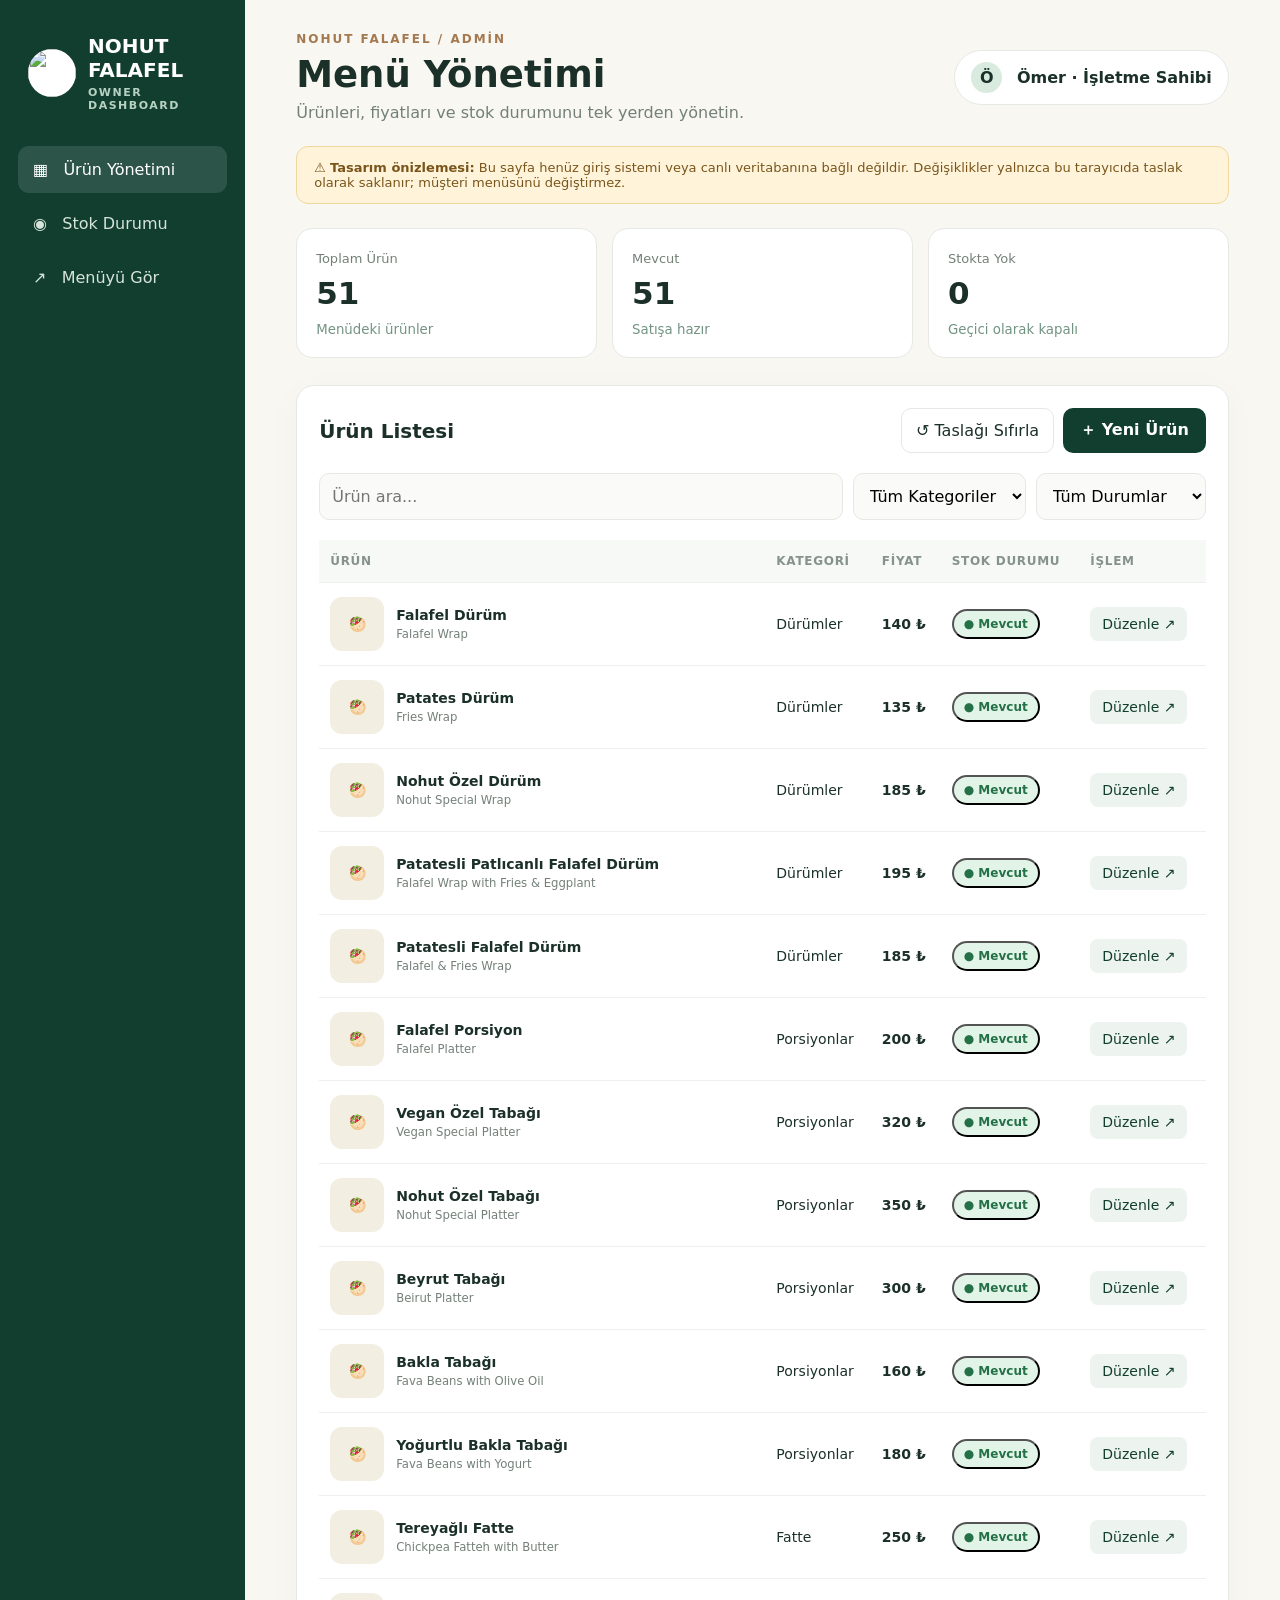
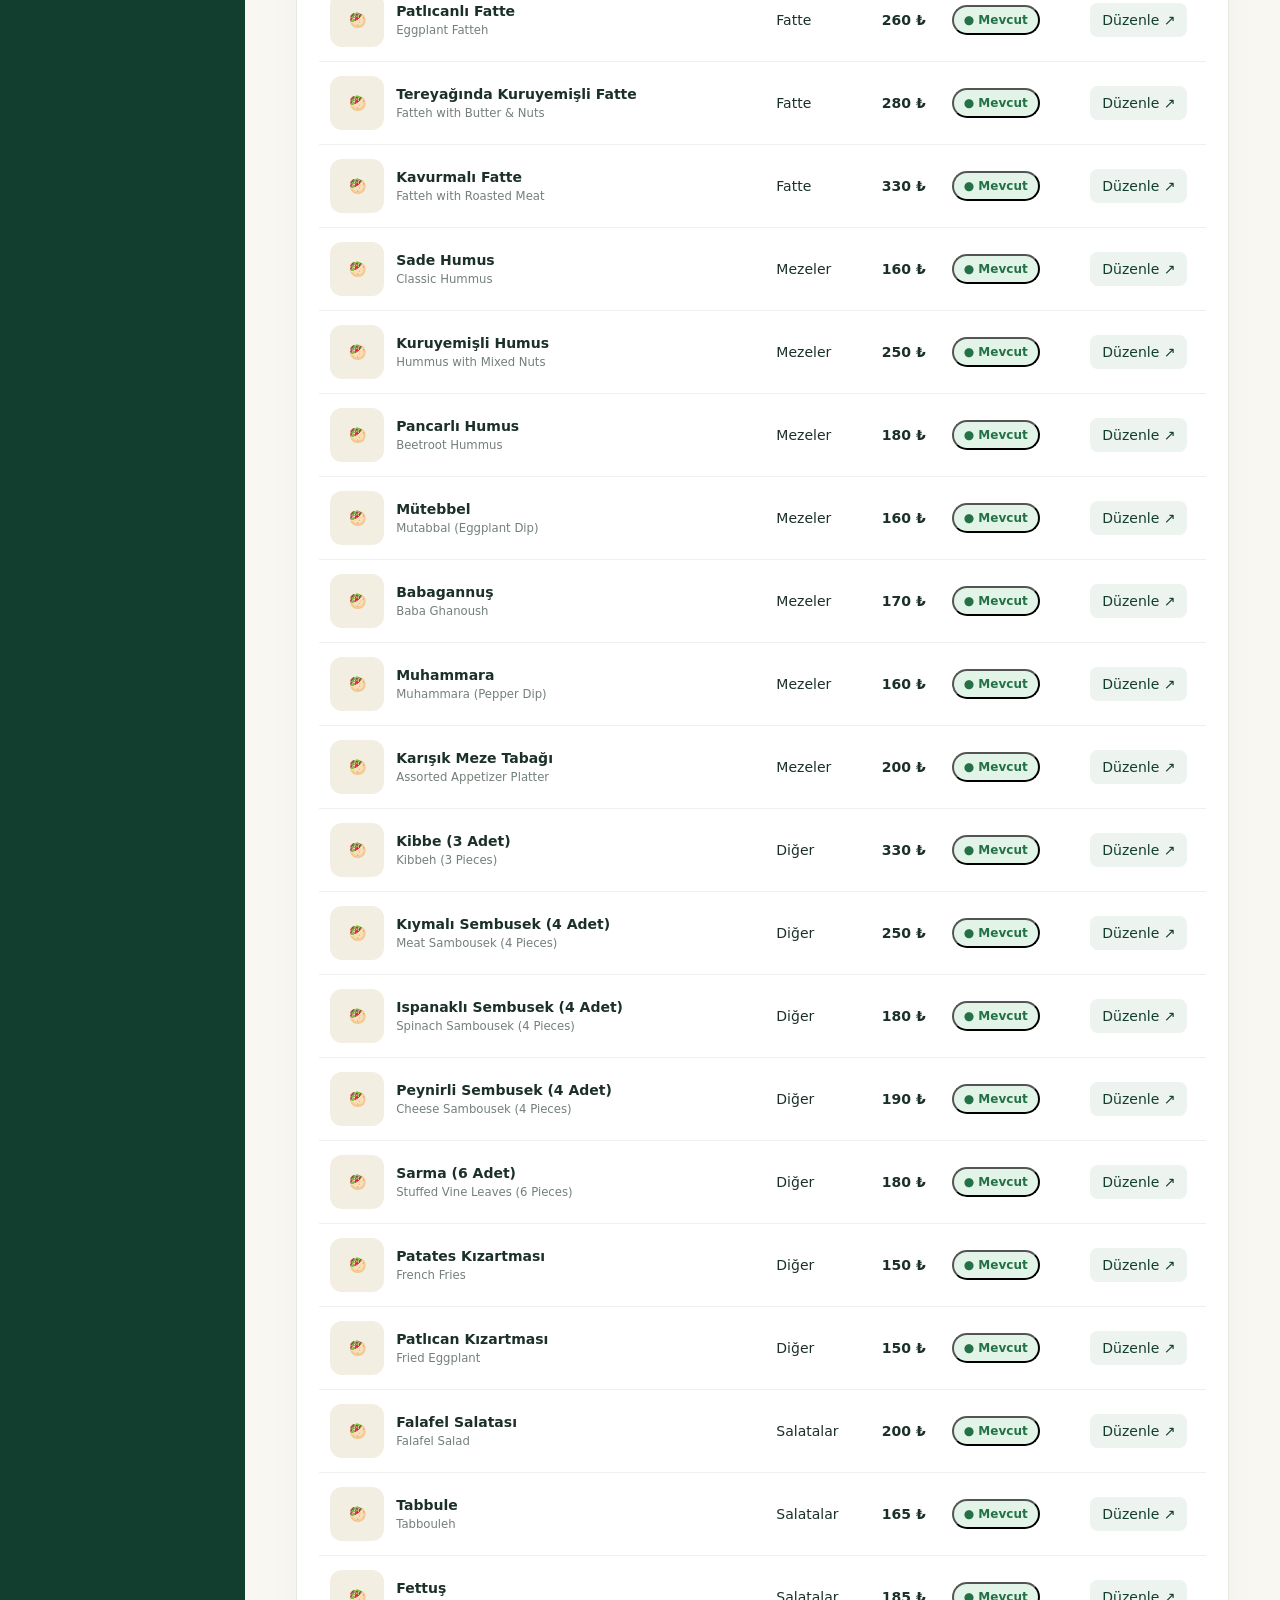
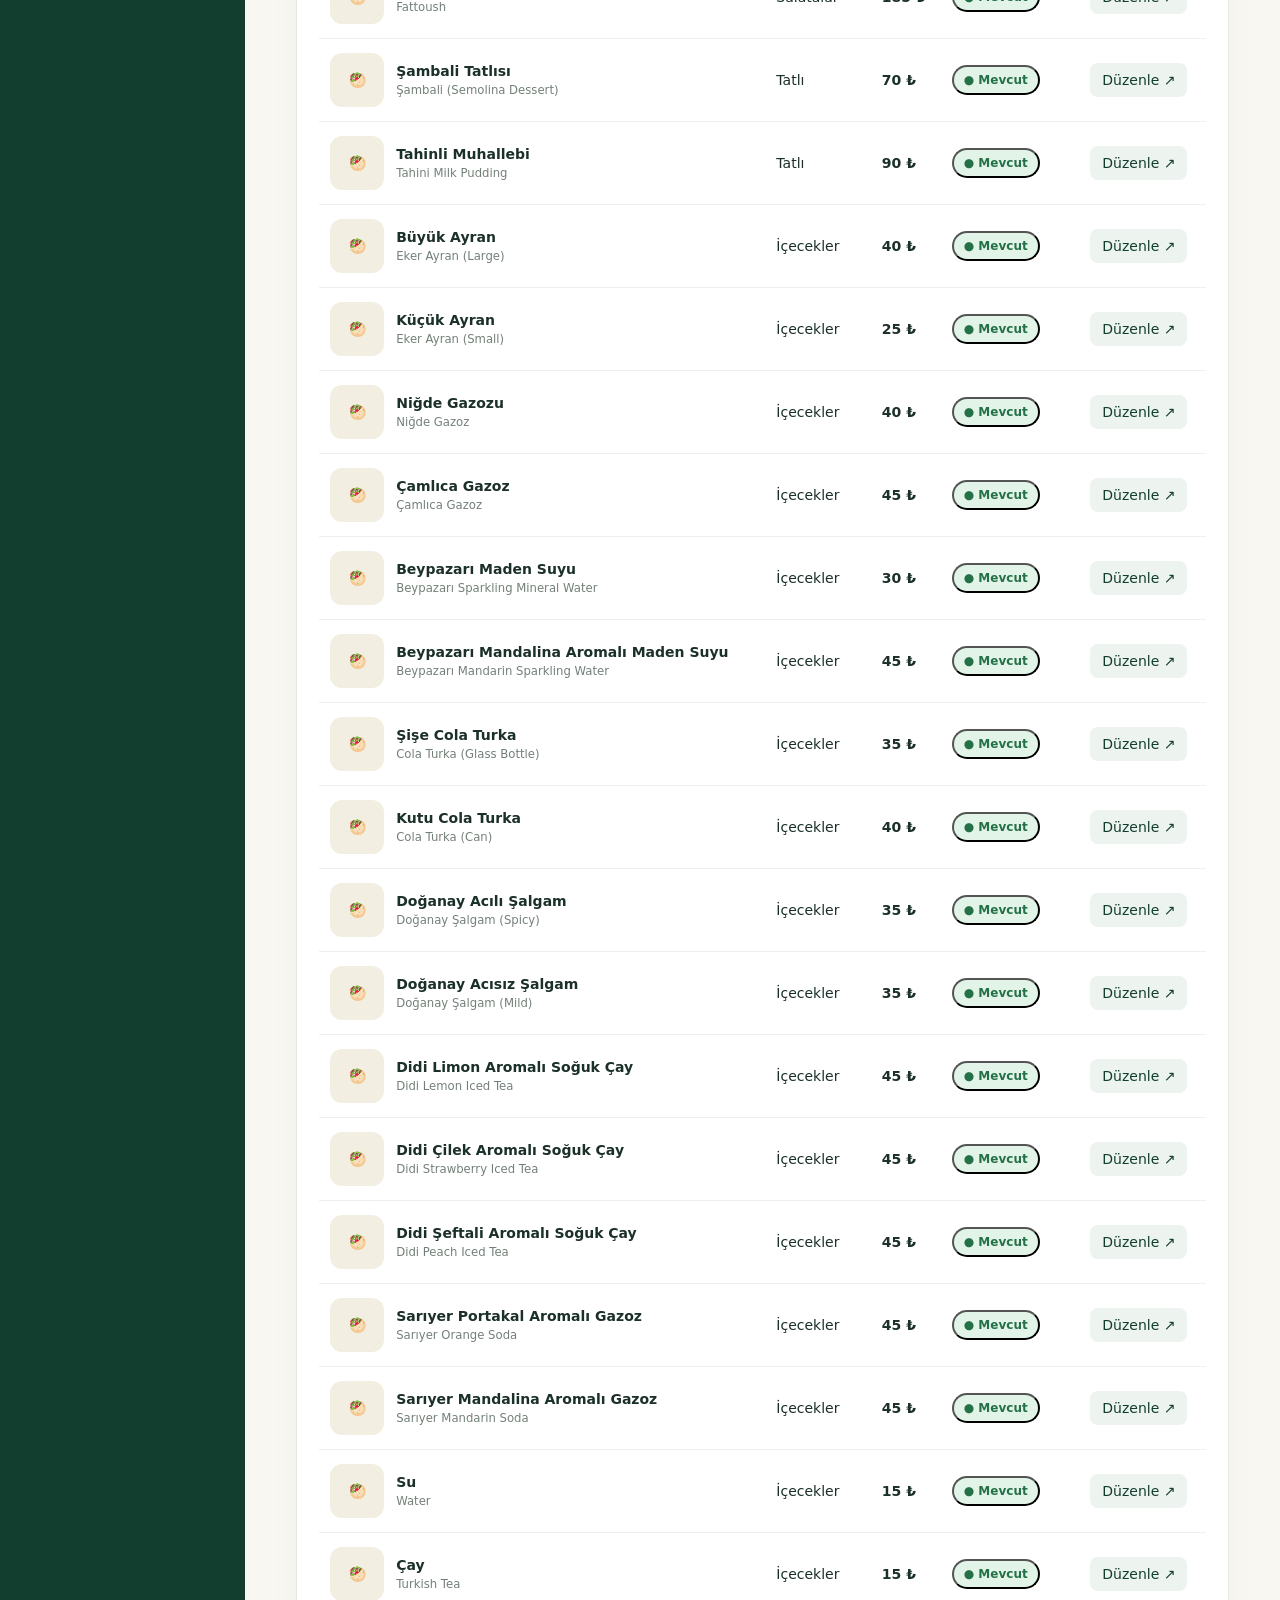
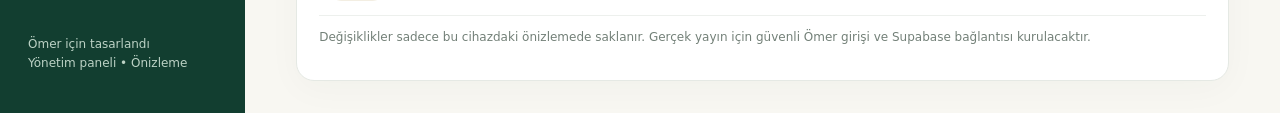
==== adminfalafel/index.html @ 97c270ed "Add files via upload" ====
<!doctype html>
<html lang="tr"><head><meta charset="utf-8"><meta name="viewport" content="width=device-width,initial-scale=1"><meta name="robots" content="noindex,nofollow"><title>Nohut Falafel • Yönetim Paneli</title>
<style>
:root{--green:#123e30;--mint:#d9eadf;--cream:#f8f7f2;--line:#e5e9e4;--text:#1b3028;--muted:#738078;--orange:#df9553}*{box-sizing:border-box}body{margin:0;background:var(--cream);color:var(--text);font-family:system-ui,-apple-system,"Segoe UI",sans-serif}button,input,select,textarea{font:inherit}button{cursor:pointer}.app{display:grid;grid-template-columns:245px minmax(0,1fr);min-height:100vh}.sidebar{background:var(--green);color:white;padding:30px 18px;display:flex;flex-direction:column;gap:30px}.brand{display:flex;align-items:center;gap:12px;padding:4px 10px;font-weight:800;font-size:20px}.brand img{width:48px;height:48px;border-radius:50%;object-fit:cover;background:white}.brand small{display:block;color:#b7d2c2;font-size:11px;letter-spacing:1.5px;margin-top:4px}.nav{display:grid;gap:7px}.nav button{border:0;text-align:left;color:#d6e4db;background:transparent;padding:14px 15px;border-radius:11px}.nav button.active,.nav button:hover{background:#ffffff1d;color:white}.sidebar-foot{margin-top:auto;font-size:12px;color:#bcd2c5;line-height:1.6;padding:10px}.main{padding:32px min(4vw,52px);max-width:1600px;width:100%;margin:auto}.top{display:flex;align-items:center;justify-content:space-between;gap:18px;flex-wrap:wrap}.eyebrow{font-size:12px;letter-spacing:2px;color:#a47950;font-weight:800;text-transform:uppercase}h1{font-size:clamp(27px,3vw,37px);margin:7px 0}p.sub{color:var(--muted);margin:0}.owner{background:white;border:1px solid var(--line);padding:11px 16px;border-radius:30px;font-weight:650}.owner b{display:inline-grid;place-items:center;background:var(--mint);border-radius:50%;width:31px;height:31px;margin-right:9px}.notice{margin:24px 0;background:#fff4d9;border:1px solid #efd79d;border-radius:12px;padding:13px 17px;color:#79551c;font-size:13px}.stats{display:grid;grid-template-columns:repeat(3,minmax(0,1fr));gap:15px;margin-bottom:27px}.stat{background:white;border:1px solid var(--line);border-radius:16px;padding:19px}.stat .label{color:var(--muted);font-size:13px}.stat strong{display:block;font-size:31px;margin:8px 0}.stat small{color:#739383}.panel{background:white;border:1px solid var(--line);border-radius:18px;padding:22px;box-shadow:0 8px 35px #17382a08}.panel-head{display:flex;justify-content:space-between;align-items:center;gap:12px;flex-wrap:wrap}.panel h2{font-size:20px;margin:0}.actions{display:flex;gap:9px;flex-wrap:wrap}.primary{background:var(--green);color:white;border:0;border-radius:10px;padding:12px 17px;font-weight:700}.secondary{background:white;border:1px solid var(--line);border-radius:10px;padding:11px 14px;color:var(--text)}.filters{display:flex;gap:10px;margin:20px 0;flex-wrap:wrap}.filters input,.filters select{background:#fafbf9;border:1px solid var(--line);border-radius:10px;padding:12px;min-width:170px}.filters input{flex:1}.table-wrap{overflow-x:auto}table{border-collapse:collapse;width:100%;min-width:660px;text-align:left}th{font-size:12px;text-transform:uppercase;letter-spacing:.7px;color:#85938b;background:#f7f9f6}td,th{padding:14px 11px;border-bottom:1px solid #edf0ed}td{font-size:14px}.product{display:flex;gap:12px;align-items:center}.thumb{width:54px;height:54px;border-radius:12px;object-fit:contain;background:#f3eee2}.product strong{display:block}.product small{color:var(--muted);display:block;margin-top:4px}.badge{display:inline-block;border-radius:30px;padding:6px 10px;font-size:12px;font-weight:750}.available{background:#e2f4e8;color:#247047}.sold{background:#ffede8;color:#aa4c36}.edit{background:#edf3ef;color:var(--green);border:0;border-radius:8px;padding:9px 12px}.empty{text-align:center;padding:35px;color:var(--muted)}dialog{border:0;border-radius:20px;box-shadow:0 20px 100px #09251c55;width:min(600px,calc(100vw - 25px));padding:0}dialog::backdrop{background:#09261d88}.modal{padding:27px}.modal-head{display:flex;justify-content:space-between;align-items:center}.modal h2{margin:0}.close{border:0;background:#edf1ee;border-radius:9px;padding:8px 12px}.fields{display:grid;grid-template-columns:1fr 1fr;gap:14px;margin:22px 0}.field{display:grid;gap:7px;font-size:13px;font-weight:650}.field.wide{grid-column:1/-1}.field input,.field select,.field textarea{width:100%;border:1px solid #dbe4dd;border-radius:9px;padding:12px;background:white}.field textarea{min-height:70px}.modal-actions{display:flex;justify-content:space-between;gap:10px;flex-wrap:wrap}.danger{color:#b74b40;border:1px solid #f1d3cf;background:#fff6f4;border-radius:9px;padding:10px 13px}.hint{font-size:12px;color:var(--muted);line-height:1.5}.hidden{display:none!important}@media(max-width:850px){.app{display:block}.sidebar{padding:14px 17px;gap:8px}.brand{font-size:17px}.brand img{width:38px;height:38px}.nav{display:flex;overflow:auto}.nav button{white-space:nowrap;padding:9px 12px}.sidebar-foot{display:none}.main{padding:20px 14px}.stats{gap:8px}.stat{padding:14px}.stat strong{font-size:24px}.panel{padding:14px}}@media(max-width:480px){.stats{grid-template-columns:repeat(3,1fr)}.stat .label{font-size:11px}.owner{font-size:12px}.fields{grid-template-columns:1fr}.field.wide{grid-column:auto}}
</style></head><body>
<div class="app"><aside class="sidebar"><div class="brand"><img src="../assets/original-logo.jpeg" alt=""><span>NOHUT FALAFEL<small>OWNER DASHBOARD</small></span></div><nav class="nav"><button class="active" data-view="products">▦ &nbsp; Ürün Yönetimi</button><button data-view="stock">◉ &nbsp; Stok Durumu</button><button data-view="preview">↗ &nbsp; Menüyü Gör</button></nav><div class="sidebar-foot">Ömer için tasarlandı<br>Yönetim paneli • Önizleme</div></aside>
<main class="main"><div class="top"><div><div class="eyebrow">Nohut Falafel / Admin</div><h1>Menü Yönetimi</h1><p class="sub">Ürünleri, fiyatları ve stok durumunu tek yerden yönetin.</p></div><div class="owner"><b>Ö</b> Ömer · İşletme Sahibi</div></div>
<div class="notice">⚠️ <strong>Tasarım önizlemesi:</strong> Bu sayfa henüz giriş sistemi veya canlı veritabanına bağlı değildir. Değişiklikler yalnızca bu tarayıcıda taslak olarak saklanır; müşteri menüsünü değiştirmez.</div>
<section class="stats"><div class="stat"><span class="label">Toplam Ürün</span><strong id="total">—</strong><small>Menüdeki ürünler</small></div><div class="stat"><span class="label">Mevcut</span><strong id="available">—</strong><small>Satışa hazır</small></div><div class="stat"><span class="label">Stokta Yok</span><strong id="sold">—</strong><small>Geçici olarak kapalı</small></div></section>
<section class="panel"><div class="panel-head"><h2>Ürün Listesi</h2><div class="actions"><button class="secondary" id="reset">↺ Taslağı Sıfırla</button><button class="primary" id="add">＋ Yeni Ürün</button></div></div>
<div class="filters"><input id="search" placeholder="Ürün ara..." aria-label="Ürün ara"><select id="category" aria-label="Kategori"><option value="">Tüm Kategoriler</option></select><select id="status" aria-label="Stok durumu"><option value="">Tüm Durumlar</option><option value="available">Mevcut</option><option value="sold">Stokta Yok</option></select></div>
<div class="table-wrap"><table><thead><tr><th>Ürün</th><th>Kategori</th><th>Fiyat</th><th>Stok Durumu</th><th>İşlem</th></tr></thead><tbody id="rows"></tbody></table></div><p class="hint">Değişiklikler sadece bu cihazdaki önizlemede saklanır. Gerçek yayın için güvenli Ömer girişi ve Supabase bağlantısı kurulacaktır.</p></section></main></div>
<dialog id="editor"><form id="form" class="modal"><div class="modal-head"><h2 id="modalTitle">Ürün Düzenle</h2><button type="button" class="close" id="close">✕</button></div><div class="fields">
<label class="field">Türkçe İsim<input name="tr" required maxlength="110"></label><label class="field">English Name<input name="en" required maxlength="110"></label><label class="field wide">الاسم بالعربية<input name="ar" dir="rtl" maxlength="110"></label>
<label class="field">Fiyat (₺)<input name="price" type="number" min="0" step="1" required></label><label class="field">Kategori<select name="category"></select></label>
<label class="field wide">Fotoğraf URL / Dosya Yolu<input name="photo" placeholder="../assets/products/urun.png"><span class="hint">Bu prototipte fotoğraf yükleme sunucuya bağlı değildir.</span></label>
<label class="field wide">Stok Durumu<select name="sold"><option value="false">🟢 Mevcut</option><option value="true">🔴 Stokta Yok</option></select></label>
<label class="field wide">Türkçe Açıklama<textarea name="descTr"></textarea></label><label class="field wide">English Description<textarea name="descEn"></textarea></label>
</div><div class="modal-actions"><button type="button" class="danger" id="delete">Ürünü Sil</button><div class="actions"><button type="button" class="secondary" id="cancel">İptal</button><button type="submit" class="primary">Taslağı Kaydet</button></div></div></form></dialog>
<script src="../menu-data.js"></script><script src="../menu-ar.js"></script><script>
'use strict';
const categoryLabels=Object.fromEntries(categories.filter(x=>x[0]!=='all').map(x=>[x[0],x[1]]));
const storageKey='nohut-admin-preview-v1';
const safeText=value=>String(value??'').replace(/[&<>"']/g,ch=>({'&':'&amp;','<':'&lt;','>':'&gt;','"':'&quot;',"'":'&#39;'}[ch]));
const initial=data.map((x,i)=>({id:i+1,category:x[0],tr:x[1],en:x[2],price:x[3]??0,descTr:x[4]||'',descEn:x[5]||'',ar:typeof arabicMenu!=='undefined'?(arabicMenu.items[x[1]]?.[0]||''):'',photo:'',sold:false}));
let products;try{const saved=JSON.parse(localStorage.getItem(storageKey));products=Array.isArray(saved)?saved:initial}catch{products=initial}
const el=id=>document.getElementById(id),save=()=>{try{localStorage.setItem(storageKey,JSON.stringify(products))}catch{}};
for(const [key,label] of Object.entries(categoryLabels)){for(const select of [el('category'),document.querySelector('[name=category]')]){const option=document.createElement('option');option.value=key;option.textContent=label;select.append(option)}}
let editing=null;
function render(){const search=el('search').value.toLocaleLowerCase('tr-TR'),category=el('category').value,status=el('status').value;el('total').textContent=products.length;el('available').textContent=products.filter(x=>!x.sold).length;el('sold').textContent=products.filter(x=>x.sold).length;const visible=products.filter(x=>(!category||x.category===category)&&(!status||(status==='sold'?x.sold:!x.sold))&&[x.tr,x.en,x.ar].some(t=>(t||'').toLocaleLowerCase('tr-TR').includes(search)));el('rows').innerHTML=visible.length?visible.map(x=>'<tr><td><div class="product">'+(x.photo?'<img class="thumb" src="'+safeText(x.photo)+'" alt="">':'<span class="thumb" style="display:grid;place-items:center">🥙</span>')+'<span><strong>'+safeText(x.tr)+'</strong><small>'+safeText(x.en)+'</small></span></div></td><td>'+safeText(categoryLabels[x.category]||x.category)+'</td><td><strong>'+safeText(x.price)+' ₺</strong></td><td><button class="badge '+(x.sold?'sold':'available')+'" data-stock="'+x.id+'" title="Durumu değiştir">'+(x.sold?'● Stokta Yok':'● Mevcut')+'</button></td><td><button class="edit" data-edit="'+x.id+'">Düzenle ↗</button></td></tr>').join(''):'<tr><td colspan="5" class="empty">Ürün bulunamadı.</td></tr>'}
function openEditor(id){editing=id;const item=products.find(x=>x.id===id);el('modalTitle').textContent=item?'Ürün Düzenle':'Yeni Ürün Ekle';const f=el('form');for(const field of ['tr','en','ar','price','category','photo','descTr','descEn'])f.elements.namedItem(field).value=item?.[field]??(field==='category'?'wrap':'');f.elements.namedItem('sold').value=String(item?.sold??false);el('delete').classList.toggle('hidden',!item);el('editor').showModal()}
el('rows').addEventListener('click',e=>{const edit=e.target.closest('[data-edit]'),stock=e.target.closest('[data-stock]');if(edit)openEditor(Number(edit.dataset.edit));if(stock){const item=products.find(x=>x.id===Number(stock.dataset.stock));if(item){item.sold=!item.sold;save();render()}}});
el('form').addEventListener('submit',e=>{e.preventDefault();const f=e.currentTarget,values={};for(const field of ['tr','en','ar','category','photo','descTr','descEn'])values[field]=f.elements.namedItem(field).value.trim();values.price=Number(f.elements.namedItem('price').value);values.sold=f.elements.namedItem('sold').value==='true';if(editing!==null){const i=products.findIndex(x=>x.id===editing);if(i>=0)products[i]={...products[i],...values}}else products.unshift({id:Math.max(0,...products.map(x=>x.id))+1,...values});save();render();el('editor').close()});
el('add').onclick=()=>openEditor(null);el('close').onclick=el('cancel').onclick=()=>el('editor').close();el('delete').onclick=()=>{if(editing!==null&&confirm('Bu ürünü taslaktan silmek istiyor musunuz?')){products=products.filter(x=>x.id!==editing);save();render();el('editor').close()}};el('reset').onclick=()=>{if(confirm('Bu tarayıcıdaki tüm taslak değişiklikleri sıfırlansın mı?')){products=initial.map(x=>({...x}));save();render()}};for(const id of ['search','category','status'])el(id).addEventListener('input',render);
document.querySelector('[data-view=stock]').onclick=()=>{el('status').value='sold';render();document.querySelector('.panel').scrollIntoView({behavior:'smooth'})};document.querySelector('[data-view=products]').onclick=()=>{el('status').value='';render();document.querySelector('.panel').scrollIntoView({behavior:'smooth'})};document.querySelector('[data-view=preview]').onclick=()=>location.href='../';render();
</script></body></html>
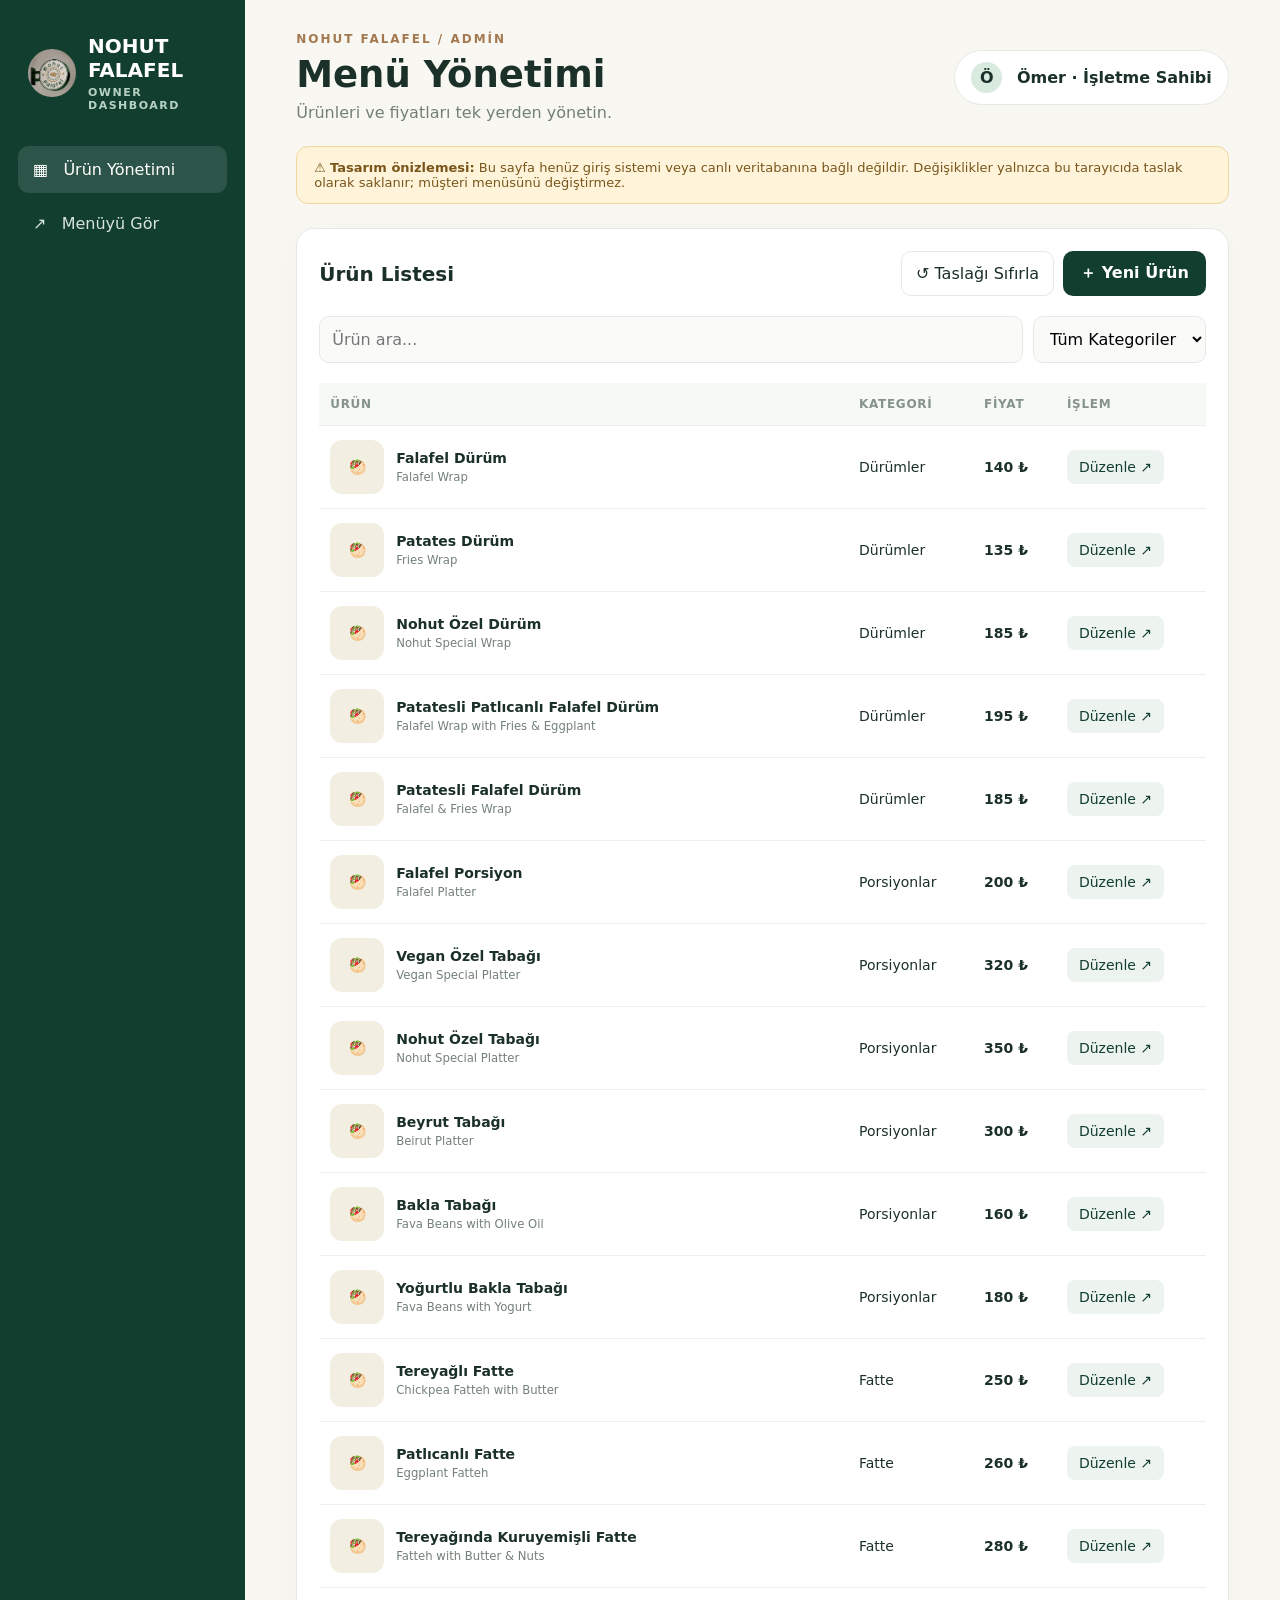
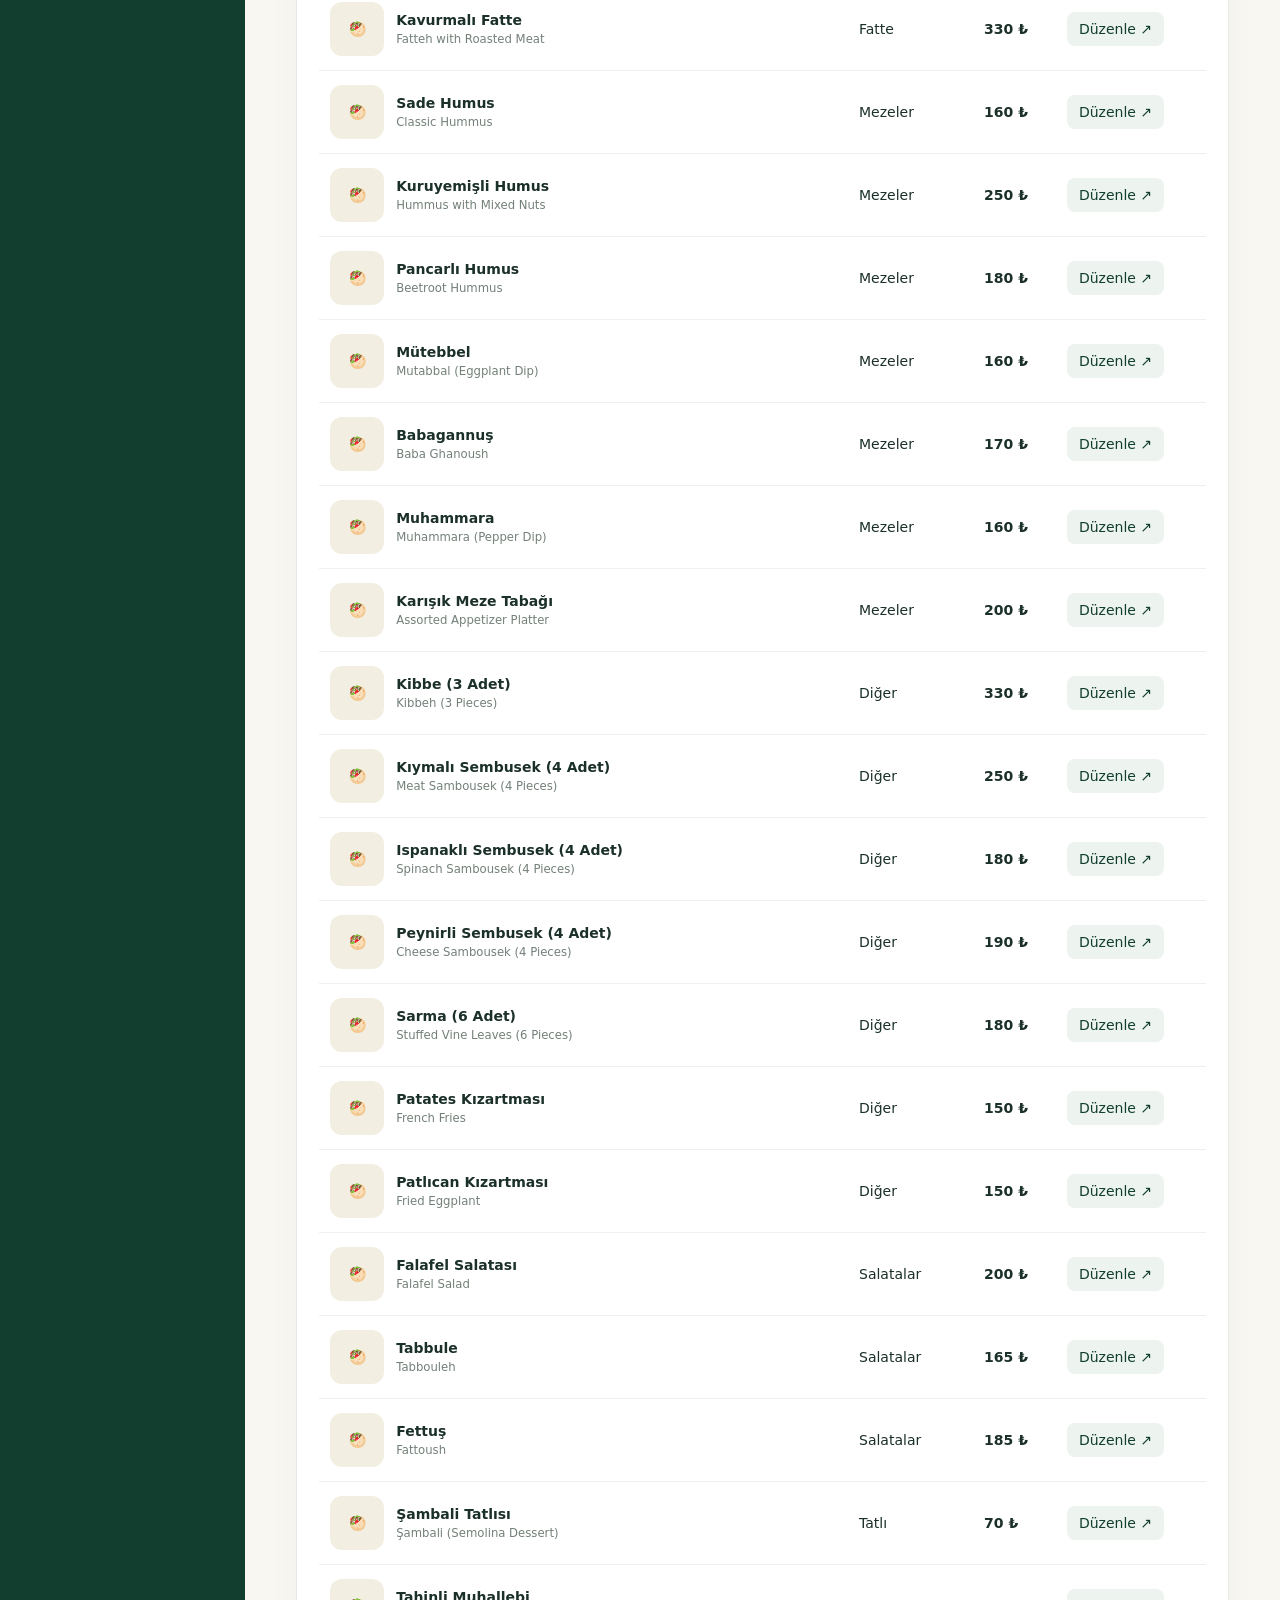
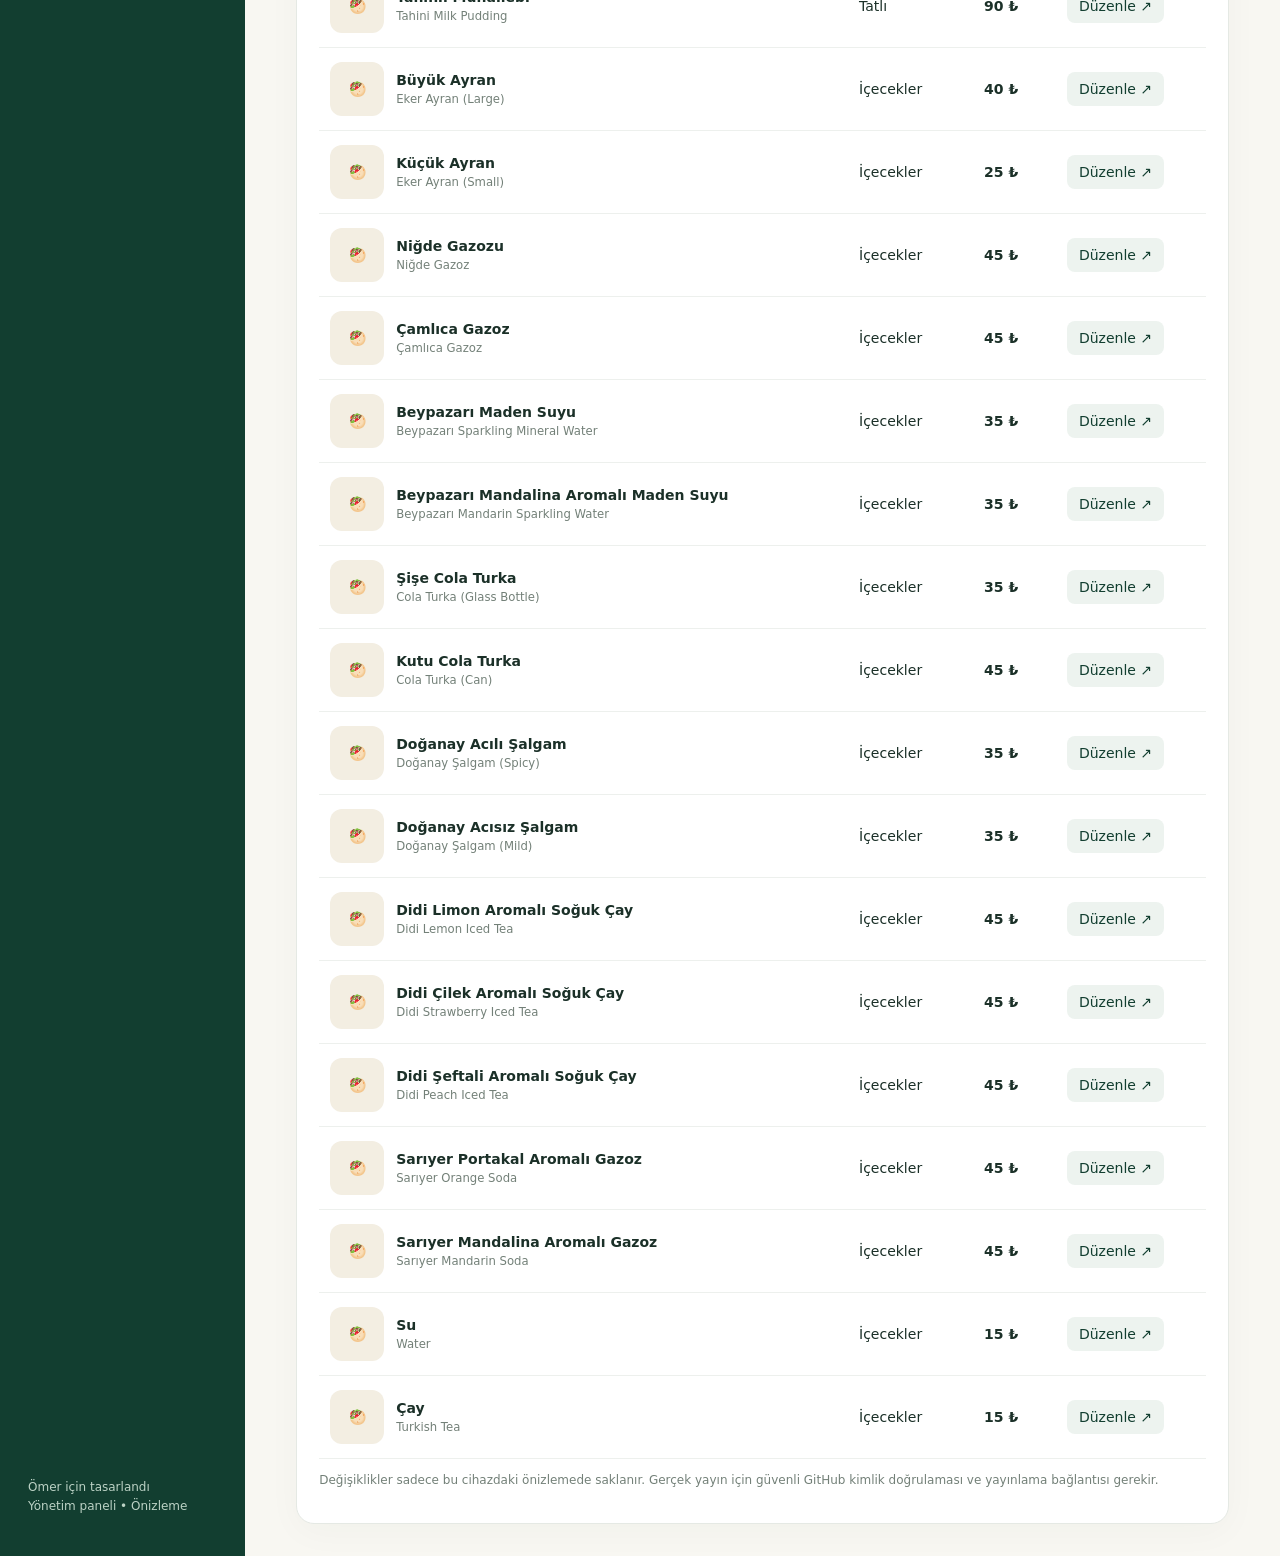
==== commit fc428b53: "Remove stock controls and status from admin preview" ====
--- a/adminfalafel/index.html
+++ b/adminfalafel/index.html
@@ -1,20 +1,19 @@
 <!doctype html>
 <html lang="tr"><head><meta charset="utf-8"><meta name="viewport" content="width=device-width,initial-scale=1"><meta name="robots" content="noindex,nofollow"><title>Nohut Falafel • Yönetim Paneli</title>
 <style>
-:root{--green:#123e30;--mint:#d9eadf;--cream:#f8f7f2;--line:#e5e9e4;--text:#1b3028;--muted:#738078;--orange:#df9553}*{box-sizing:border-box}body{margin:0;background:var(--cream);color:var(--text);font-family:system-ui,-apple-system,"Segoe UI",sans-serif}button,input,select,textarea{font:inherit}button{cursor:pointer}.app{display:grid;grid-template-columns:245px minmax(0,1fr);min-height:100vh}.sidebar{background:var(--green);color:white;padding:30px 18px;display:flex;flex-direction:column;gap:30px}.brand{display:flex;align-items:center;gap:12px;padding:4px 10px;font-weight:800;font-size:20px}.brand img{width:48px;height:48px;border-radius:50%;object-fit:cover;background:white}.brand small{display:block;color:#b7d2c2;font-size:11px;letter-spacing:1.5px;margin-top:4px}.nav{display:grid;gap:7px}.nav button{border:0;text-align:left;color:#d6e4db;background:transparent;padding:14px 15px;border-radius:11px}.nav button.active,.nav button:hover{background:#ffffff1d;color:white}.sidebar-foot{margin-top:auto;font-size:12px;color:#bcd2c5;line-height:1.6;padding:10px}.main{padding:32px min(4vw,52px);max-width:1600px;width:100%;margin:auto}.top{display:flex;align-items:center;justify-content:space-between;gap:18px;flex-wrap:wrap}.eyebrow{font-size:12px;letter-spacing:2px;color:#a47950;font-weight:800;text-transform:uppercase}h1{font-size:clamp(27px,3vw,37px);margin:7px 0}p.sub{color:var(--muted);margin:0}.owner{background:white;border:1px solid var(--line);padding:11px 16px;border-radius:30px;font-weight:650}.owner b{display:inline-grid;place-items:center;background:var(--mint);border-radius:50%;width:31px;height:31px;margin-right:9px}.notice{margin:24px 0;background:#fff4d9;border:1px solid #efd79d;border-radius:12px;padding:13px 17px;color:#79551c;font-size:13px}.stats{display:grid;grid-template-columns:repeat(3,minmax(0,1fr));gap:15px;margin-bottom:27px}.stat{background:white;border:1px solid var(--line);border-radius:16px;padding:19px}.stat .label{color:var(--muted);font-size:13px}.stat strong{display:block;font-size:31px;margin:8px 0}.stat small{color:#739383}.panel{background:white;border:1px solid var(--line);border-radius:18px;padding:22px;box-shadow:0 8px 35px #17382a08}.panel-head{display:flex;justify-content:space-between;align-items:center;gap:12px;flex-wrap:wrap}.panel h2{font-size:20px;margin:0}.actions{display:flex;gap:9px;flex-wrap:wrap}.primary{background:var(--green);color:white;border:0;border-radius:10px;padding:12px 17px;font-weight:700}.secondary{background:white;border:1px solid var(--line);border-radius:10px;padding:11px 14px;color:var(--text)}.filters{display:flex;gap:10px;margin:20px 0;flex-wrap:wrap}.filters input,.filters select{background:#fafbf9;border:1px solid var(--line);border-radius:10px;padding:12px;min-width:170px}.filters input{flex:1}.table-wrap{overflow-x:auto}table{border-collapse:collapse;width:100%;min-width:660px;text-align:left}th{font-size:12px;text-transform:uppercase;letter-spacing:.7px;color:#85938b;background:#f7f9f6}td,th{padding:14px 11px;border-bottom:1px solid #edf0ed}td{font-size:14px}.product{display:flex;gap:12px;align-items:center}.thumb{width:54px;height:54px;border-radius:12px;object-fit:contain;background:#f3eee2}.product strong{display:block}.product small{color:var(--muted);display:block;margin-top:4px}.badge{display:inline-block;border-radius:30px;padding:6px 10px;font-size:12px;font-weight:750}.available{background:#e2f4e8;color:#247047}.sold{background:#ffede8;color:#aa4c36}.edit{background:#edf3ef;color:var(--green);border:0;border-radius:8px;padding:9px 12px}.empty{text-align:center;padding:35px;color:var(--muted)}dialog{border:0;border-radius:20px;box-shadow:0 20px 100px #09251c55;width:min(600px,calc(100vw - 25px));padding:0}dialog::backdrop{background:#09261d88}.modal{padding:27px}.modal-head{display:flex;justify-content:space-between;align-items:center}.modal h2{margin:0}.close{border:0;background:#edf1ee;border-radius:9px;padding:8px 12px}.fields{display:grid;grid-template-columns:1fr 1fr;gap:14px;margin:22px 0}.field{display:grid;gap:7px;font-size:13px;font-weight:650}.field.wide{grid-column:1/-1}.field input,.field select,.field textarea{width:100%;border:1px solid #dbe4dd;border-radius:9px;padding:12px;background:white}.field textarea{min-height:70px}.modal-actions{display:flex;justify-content:space-between;gap:10px;flex-wrap:wrap}.danger{color:#b74b40;border:1px solid #f1d3cf;background:#fff6f4;border-radius:9px;padding:10px 13px}.hint{font-size:12px;color:var(--muted);line-height:1.5}.hidden{display:none!important}@media(max-width:850px){.app{display:block}.sidebar{padding:14px 17px;gap:8px}.brand{font-size:17px}.brand img{width:38px;height:38px}.nav{display:flex;overflow:auto}.nav button{white-space:nowrap;padding:9px 12px}.sidebar-foot{display:none}.main{padding:20px 14px}.stats{gap:8px}.stat{padding:14px}.stat strong{font-size:24px}.panel{padding:14px}}@media(max-width:480px){.stats{grid-template-columns:repeat(3,1fr)}.stat .label{font-size:11px}.owner{font-size:12px}.fields{grid-template-columns:1fr}.field.wide{grid-column:auto}}
+:root{--green:#123e30;--mint:#d9eadf;--cream:#f8f7f2;--line:#e5e9e4;--text:#1b3028;--muted:#738078;--orange:#df9553}*{box-sizing:border-box}body{margin:0;background:var(--cream);color:var(--text);font-family:system-ui,-apple-system,"Segoe UI",sans-serif}button,input,select,textarea{font:inherit}button{cursor:pointer}.app{display:grid;grid-template-columns:245px minmax(0,1fr);min-height:100vh}.sidebar{background:var(--green);color:white;padding:30px 18px;display:flex;flex-direction:column;gap:30px}.brand{display:flex;align-items:center;gap:12px;padding:4px 10px;font-weight:800;font-size:20px}.brand img{width:48px;height:48px;border-radius:50%;object-fit:cover;background:white}.brand small{display:block;color:#b7d2c2;font-size:11px;letter-spacing:1.5px;margin-top:4px}.nav{display:grid;gap:7px}.nav button{border:0;text-align:left;color:#d6e4db;background:transparent;padding:14px 15px;border-radius:11px}.nav button.active,.nav button:hover{background:#ffffff1d;color:white}.sidebar-foot{margin-top:auto;font-size:12px;color:#bcd2c5;line-height:1.6;padding:10px}.main{padding:32px min(4vw,52px);max-width:1600px;width:100%;margin:auto}.top{display:flex;align-items:center;justify-content:space-between;gap:18px;flex-wrap:wrap}.eyebrow{font-size:12px;letter-spacing:2px;color:#a47950;font-weight:800;text-transform:uppercase}h1{font-size:clamp(27px,3vw,37px);margin:7px 0}p.sub{color:var(--muted);margin:0}.owner{background:white;border:1px solid var(--line);padding:11px 16px;border-radius:30px;font-weight:650}.owner b{display:inline-grid;place-items:center;background:var(--mint);border-radius:50%;width:31px;height:31px;margin-right:9px}.notice{margin:24px 0;background:#fff4d9;border:1px solid #efd79d;border-radius:12px;padding:13px 17px;color:#79551c;font-size:13px}.panel{background:white;border:1px solid var(--line);border-radius:18px;padding:22px;box-shadow:0 8px 35px #17382a08}.panel-head{display:flex;justify-content:space-between;align-items:center;gap:12px;flex-wrap:wrap}.panel h2{font-size:20px;margin:0}.actions{display:flex;gap:9px;flex-wrap:wrap}.primary{background:var(--green);color:white;border:0;border-radius:10px;padding:12px 17px;font-weight:700}.secondary{background:white;border:1px solid var(--line);border-radius:10px;padding:11px 14px;color:var(--text)}.filters{display:flex;gap:10px;margin:20px 0;flex-wrap:wrap}.filters input,.filters select{background:#fafbf9;border:1px solid var(--line);border-radius:10px;padding:12px;min-width:170px}.filters input{flex:1}.table-wrap{overflow-x:auto}table{border-collapse:collapse;width:100%;min-width:660px;text-align:left}th{font-size:12px;text-transform:uppercase;letter-spacing:.7px;color:#85938b;background:#f7f9f6}td,th{padding:14px 11px;border-bottom:1px solid #edf0ed}td{font-size:14px}.product{display:flex;gap:12px;align-items:center}.thumb{width:54px;height:54px;border-radius:12px;object-fit:contain;background:#f3eee2}.product strong{display:block}.product small{color:var(--muted);display:block;margin-top:4px}.edit{background:#edf3ef;color:var(--green);border:0;border-radius:8px;padding:9px 12px}.empty{text-align:center;padding:35px;color:var(--muted)}dialog{border:0;border-radius:20px;box-shadow:0 20px 100px #09251c55;width:min(600px,calc(100vw - 25px));padding:0}dialog::backdrop{background:#09261d88}.modal{padding:27px}.modal-head{display:flex;justify-content:space-between;align-items:center}.modal h2{margin:0}.close{border:0;background:#edf1ee;border-radius:9px;padding:8px 12px}.fields{display:grid;grid-template-columns:1fr 1fr;gap:14px;margin:22px 0}.field{display:grid;gap:7px;font-size:13px;font-weight:650}.field.wide{grid-column:1/-1}.field input,.field select,.field textarea{width:100%;border:1px solid #dbe4dd;border-radius:9px;padding:12px;background:white}.field textarea{min-height:70px}.modal-actions{display:flex;justify-content:space-between;gap:10px;flex-wrap:wrap}.danger{color:#b74b40;border:1px solid #f1d3cf;background:#fff6f4;border-radius:9px;padding:10px 13px}.hint{font-size:12px;color:var(--muted);line-height:1.5}.hidden{display:none!important}@media(max-width:850px){.app{display:block}.sidebar{padding:14px 17px;gap:8px}.brand{font-size:17px}.brand img{width:38px;height:38px}.nav{display:flex;overflow:auto}.nav button{white-space:nowrap;padding:9px 12px}.sidebar-foot{display:none}.main{padding:20px 14px}.panel{padding:14px}}@media(max-width:480px){.owner{font-size:12px}.fields{grid-template-columns:1fr}.field.wide{grid-column:auto}}
 </style></head><body>
-<div class="app"><aside class="sidebar"><div class="brand"><img src="../assets/original-logo.jpeg" alt=""><span>NOHUT FALAFEL<small>OWNER DASHBOARD</small></span></div><nav class="nav"><button class="active" data-view="products">▦ &nbsp; Ürün Yönetimi</button><button data-view="stock">◉ &nbsp; Stok Durumu</button><button data-view="preview">↗ &nbsp; Menüyü Gör</button></nav><div class="sidebar-foot">Ömer için tasarlandı<br>Yönetim paneli • Önizleme</div></aside>
-<main class="main"><div class="top"><div><div class="eyebrow">Nohut Falafel / Admin</div><h1>Menü Yönetimi</h1><p class="sub">Ürünleri, fiyatları ve stok durumunu tek yerden yönetin.</p></div><div class="owner"><b>Ö</b> Ömer · İşletme Sahibi</div></div>
+<div class="app"><aside class="sidebar"><div class="brand"><img src="../assets/original-logo.jpeg" alt=""><span>NOHUT FALAFEL<small>OWNER DASHBOARD</small></span></div><nav class="nav"><button class="active" data-view="products">▦ &nbsp; Ürün Yönetimi</button><button data-view="preview">↗ &nbsp; Menüyü Gör</button></nav><div class="sidebar-foot">Ömer için tasarlandı<br>Yönetim paneli • Önizleme</div></aside>
+<main class="main"><div class="top"><div><div class="eyebrow">Nohut Falafel / Admin</div><h1>Menü Yönetimi</h1><p class="sub">Ürünleri ve fiyatları tek yerden yönetin.</p></div><div class="owner"><b>Ö</b> Ömer · İşletme Sahibi</div></div>
 <div class="notice">⚠️ <strong>Tasarım önizlemesi:</strong> Bu sayfa henüz giriş sistemi veya canlı veritabanına bağlı değildir. Değişiklikler yalnızca bu tarayıcıda taslak olarak saklanır; müşteri menüsünü değiştirmez.</div>
-<section class="stats"><div class="stat"><span class="label">Toplam Ürün</span><strong id="total">—</strong><small>Menüdeki ürünler</small></div><div class="stat"><span class="label">Mevcut</span><strong id="available">—</strong><small>Satışa hazır</small></div><div class="stat"><span class="label">Stokta Yok</span><strong id="sold">—</strong><small>Geçici olarak kapalı</small></div></section>
 <section class="panel"><div class="panel-head"><h2>Ürün Listesi</h2><div class="actions"><button class="secondary" id="reset">↺ Taslağı Sıfırla</button><button class="primary" id="add">＋ Yeni Ürün</button></div></div>
-<div class="filters"><input id="search" placeholder="Ürün ara..." aria-label="Ürün ara"><select id="category" aria-label="Kategori"><option value="">Tüm Kategoriler</option></select><select id="status" aria-label="Stok durumu"><option value="">Tüm Durumlar</option><option value="available">Mevcut</option><option value="sold">Stokta Yok</option></select></div>
-<div class="table-wrap"><table><thead><tr><th>Ürün</th><th>Kategori</th><th>Fiyat</th><th>Stok Durumu</th><th>İşlem</th></tr></thead><tbody id="rows"></tbody></table></div><p class="hint">Değişiklikler sadece bu cihazdaki önizlemede saklanır. Gerçek yayın için güvenli Ömer girişi ve Supabase bağlantısı kurulacaktır.</p></section></main></div>
+<div class="filters"><input id="search" placeholder="Ürün ara..." aria-label="Ürün ara"><select id="category" aria-label="Kategori"><option value="">Tüm Kategoriler</option></select></div>
+<div class="table-wrap"><table><thead><tr><th>Ürün</th><th>Kategori</th><th>Fiyat</th><th>İşlem</th></tr></thead><tbody id="rows"></tbody></table></div><p class="hint">Değişiklikler sadece bu cihazdaki önizlemede saklanır. Gerçek yayın için güvenli GitHub kimlik doğrulaması ve yayınlama bağlantısı gerekir.</p></section></main></div>
 <dialog id="editor"><form id="form" class="modal"><div class="modal-head"><h2 id="modalTitle">Ürün Düzenle</h2><button type="button" class="close" id="close">✕</button></div><div class="fields">
 <label class="field">Türkçe İsim<input name="tr" required maxlength="110"></label><label class="field">English Name<input name="en" required maxlength="110"></label><label class="field wide">الاسم بالعربية<input name="ar" dir="rtl" maxlength="110"></label>
 <label class="field">Fiyat (₺)<input name="price" type="number" min="0" step="1" required></label><label class="field">Kategori<select name="category"></select></label>
 <label class="field wide">Fotoğraf URL / Dosya Yolu<input name="photo" placeholder="../assets/products/urun.png"><span class="hint">Bu prototipte fotoğraf yükleme sunucuya bağlı değildir.</span></label>
-<label class="field wide">Stok Durumu<select name="sold"><option value="false">🟢 Mevcut</option><option value="true">🔴 Stokta Yok</option></select></label>
+
 <label class="field wide">Türkçe Açıklama<textarea name="descTr"></textarea></label><label class="field wide">English Description<textarea name="descEn"></textarea></label>
 </div><div class="modal-actions"><button type="button" class="danger" id="delete">Ürünü Sil</button><div class="actions"><button type="button" class="secondary" id="cancel">İptal</button><button type="submit" class="primary">Taslağı Kaydet</button></div></div></form></dialog>
 <script src="../menu-data.js"></script><script src="../menu-ar.js"></script><script>
@@ -22,15 +21,15 @@
 const categoryLabels=Object.fromEntries(categories.filter(x=>x[0]!=='all').map(x=>[x[0],x[1]]));
 const storageKey='nohut-admin-preview-v1';
 const safeText=value=>String(value??'').replace(/[&<>"']/g,ch=>({'&':'&amp;','<':'&lt;','>':'&gt;','"':'&quot;',"'":'&#39;'}[ch]));
-const initial=data.map((x,i)=>({id:i+1,category:x[0],tr:x[1],en:x[2],price:x[3]??0,descTr:x[4]||'',descEn:x[5]||'',ar:typeof arabicMenu!=='undefined'?(arabicMenu.items[x[1]]?.[0]||''):'',photo:'',sold:false}));
+const initial=data.map((x,i)=>({id:i+1,category:x[0],tr:x[1],en:x[2],price:x[3]??0,descTr:x[4]||'',descEn:x[5]||'',ar:typeof arabicMenu!=='undefined'?(arabicMenu.items[x[1]]?.[0]||''):'',photo:''}));
 let products;try{const saved=JSON.parse(localStorage.getItem(storageKey));products=Array.isArray(saved)?saved:initial}catch{products=initial}
 const el=id=>document.getElementById(id),save=()=>{try{localStorage.setItem(storageKey,JSON.stringify(products))}catch{}};
 for(const [key,label] of Object.entries(categoryLabels)){for(const select of [el('category'),document.querySelector('[name=category]')]){const option=document.createElement('option');option.value=key;option.textContent=label;select.append(option)}}
 let editing=null;
-function render(){const search=el('search').value.toLocaleLowerCase('tr-TR'),category=el('category').value,status=el('status').value;el('total').textContent=products.length;el('available').textContent=products.filter(x=>!x.sold).length;el('sold').textContent=products.filter(x=>x.sold).length;const visible=products.filter(x=>(!category||x.category===category)&&(!status||(status==='sold'?x.sold:!x.sold))&&[x.tr,x.en,x.ar].some(t=>(t||'').toLocaleLowerCase('tr-TR').includes(search)));el('rows').innerHTML=visible.length?visible.map(x=>'<tr><td><div class="product">'+(x.photo?'<img class="thumb" src="'+safeText(x.photo)+'" alt="">':'<span class="thumb" style="display:grid;place-items:center">🥙</span>')+'<span><strong>'+safeText(x.tr)+'</strong><small>'+safeText(x.en)+'</small></span></div></td><td>'+safeText(categoryLabels[x.category]||x.category)+'</td><td><strong>'+safeText(x.price)+' ₺</strong></td><td><button class="badge '+(x.sold?'sold':'available')+'" data-stock="'+x.id+'" title="Durumu değiştir">'+(x.sold?'● Stokta Yok':'● Mevcut')+'</button></td><td><button class="edit" data-edit="'+x.id+'">Düzenle ↗</button></td></tr>').join(''):'<tr><td colspan="5" class="empty">Ürün bulunamadı.</td></tr>'}
-function openEditor(id){editing=id;const item=products.find(x=>x.id===id);el('modalTitle').textContent=item?'Ürün Düzenle':'Yeni Ürün Ekle';const f=el('form');for(const field of ['tr','en','ar','price','category','photo','descTr','descEn'])f.elements.namedItem(field).value=item?.[field]??(field==='category'?'wrap':'');f.elements.namedItem('sold').value=String(item?.sold??false);el('delete').classList.toggle('hidden',!item);el('editor').showModal()}
-el('rows').addEventListener('click',e=>{const edit=e.target.closest('[data-edit]'),stock=e.target.closest('[data-stock]');if(edit)openEditor(Number(edit.dataset.edit));if(stock){const item=products.find(x=>x.id===Number(stock.dataset.stock));if(item){item.sold=!item.sold;save();render()}}});
-el('form').addEventListener('submit',e=>{e.preventDefault();const f=e.currentTarget,values={};for(const field of ['tr','en','ar','category','photo','descTr','descEn'])values[field]=f.elements.namedItem(field).value.trim();values.price=Number(f.elements.namedItem('price').value);values.sold=f.elements.namedItem('sold').value==='true';if(editing!==null){const i=products.findIndex(x=>x.id===editing);if(i>=0)products[i]={...products[i],...values}}else products.unshift({id:Math.max(0,...products.map(x=>x.id))+1,...values});save();render();el('editor').close()});
-el('add').onclick=()=>openEditor(null);el('close').onclick=el('cancel').onclick=()=>el('editor').close();el('delete').onclick=()=>{if(editing!==null&&confirm('Bu ürünü taslaktan silmek istiyor musunuz?')){products=products.filter(x=>x.id!==editing);save();render();el('editor').close()}};el('reset').onclick=()=>{if(confirm('Bu tarayıcıdaki tüm taslak değişiklikleri sıfırlansın mı?')){products=initial.map(x=>({...x}));save();render()}};for(const id of ['search','category','status'])el(id).addEventListener('input',render);
-document.querySelector('[data-view=stock]').onclick=()=>{el('status').value='sold';render();document.querySelector('.panel').scrollIntoView({behavior:'smooth'})};document.querySelector('[data-view=products]').onclick=()=>{el('status').value='';render();document.querySelector('.panel').scrollIntoView({behavior:'smooth'})};document.querySelector('[data-view=preview]').onclick=()=>location.href='../';render();
+function render(){const search=el('search').value.toLocaleLowerCase('tr-TR'),category=el('category').value;const visible=products.filter(x=>(!category||x.category===category)&&[x.tr,x.en,x.ar].some(t=>(t||'').toLocaleLowerCase('tr-TR').includes(search)));el('rows').innerHTML=visible.length?visible.map(x=>'<tr><td><div class="product">'+(x.photo?'<img class="thumb" src="'+safeText(x.photo)+'" alt="">':'<span class="thumb" style="display:grid;place-items:center">🥙</span>')+'<span><strong>'+safeText(x.tr)+'</strong><small>'+safeText(x.en)+'</small></span></div></td><td>'+safeText(categoryLabels[x.category]||x.category)+'</td><td><strong>'+safeText(x.price)+' ₺</strong></td><td><button class="edit" data-edit="'+x.id+'">Düzenle ↗</button></td></tr>').join(''):'<tr><td colspan="4" class="empty">Ürün bulunamadı.</td></tr>'}
+function openEditor(id){editing=id;const item=products.find(x=>x.id===id);el('modalTitle').textContent=item?'Ürün Düzenle':'Yeni Ürün Ekle';const f=el('form');for(const field of ['tr','en','ar','price','category','photo','descTr','descEn'])f.elements.namedItem(field).value=item?.[field]??(field==='category'?'wrap':'');el('delete').classList.toggle('hidden',!item);el('editor').showModal()}
+el('rows').addEventListener('click',e=>{const edit=e.target.closest('[data-edit]');if(edit)openEditor(Number(edit.dataset.edit))});
+el('form').addEventListener('submit',e=>{e.preventDefault();const f=e.currentTarget,values={};for(const field of ['tr','en','ar','category','photo','descTr','descEn'])values[field]=f.elements.namedItem(field).value.trim();values.price=Number(f.elements.namedItem('price').value);if(editing!==null){const i=products.findIndex(x=>x.id===editing);if(i>=0)products[i]={...products[i],...values}}else products.unshift({id:Math.max(0,...products.map(x=>x.id))+1,...values});save();render();el('editor').close()});
+el('add').onclick=()=>openEditor(null);el('close').onclick=el('cancel').onclick=()=>el('editor').close();el('delete').onclick=()=>{if(editing!==null&&confirm('Bu ürünü taslaktan silmek istiyor musunuz?')){products=products.filter(x=>x.id!==editing);save();render();el('editor').close()}};el('reset').onclick=()=>{if(confirm('Bu tarayıcıdaki tüm taslak değişiklikleri sıfırlansın mı?')){products=initial.map(x=>({...x}));save();render()}};for(const id of ['search','category'])el(id).addEventListener('input',render);
+document.querySelector('[data-view=products]').onclick=()=>{render();document.querySelector('.panel').scrollIntoView({behavior:'smooth'})};document.querySelector('[data-view=preview]').onclick=()=>location.href='../';render();
 </script></body></html>
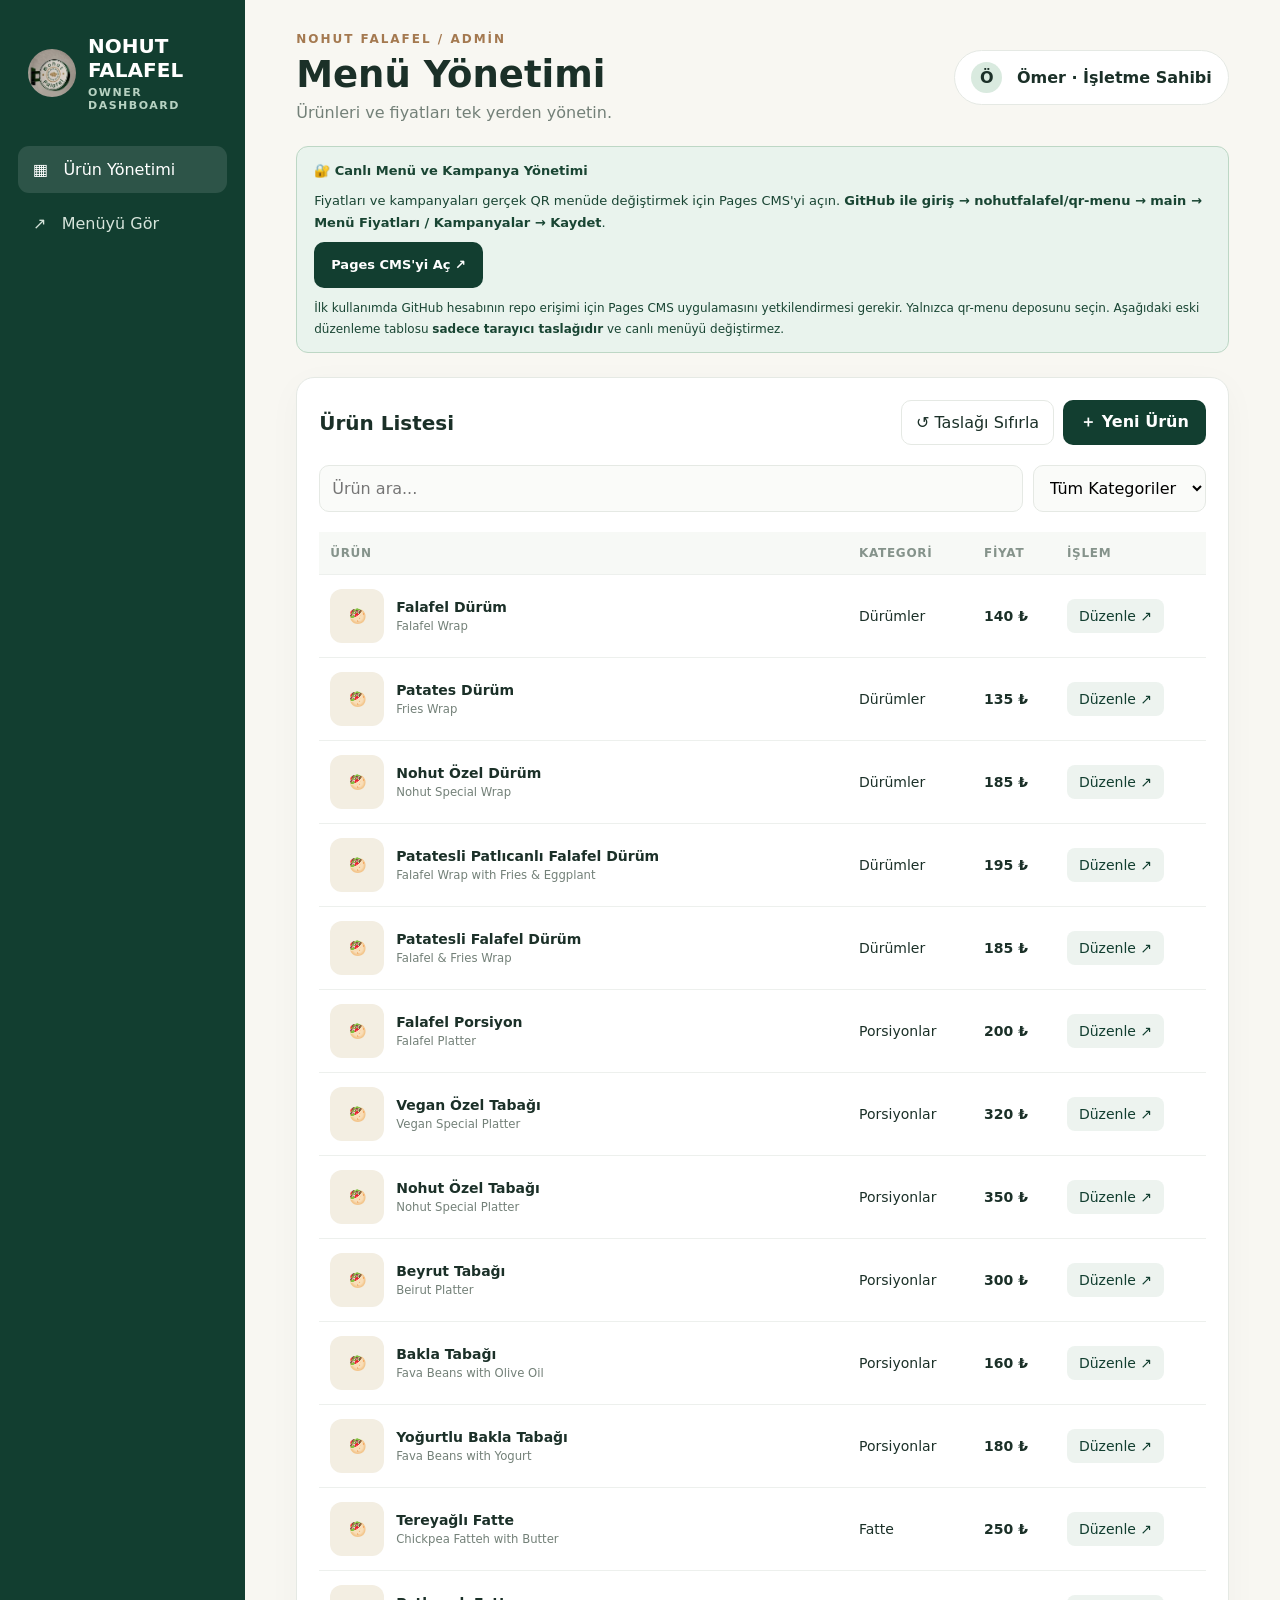
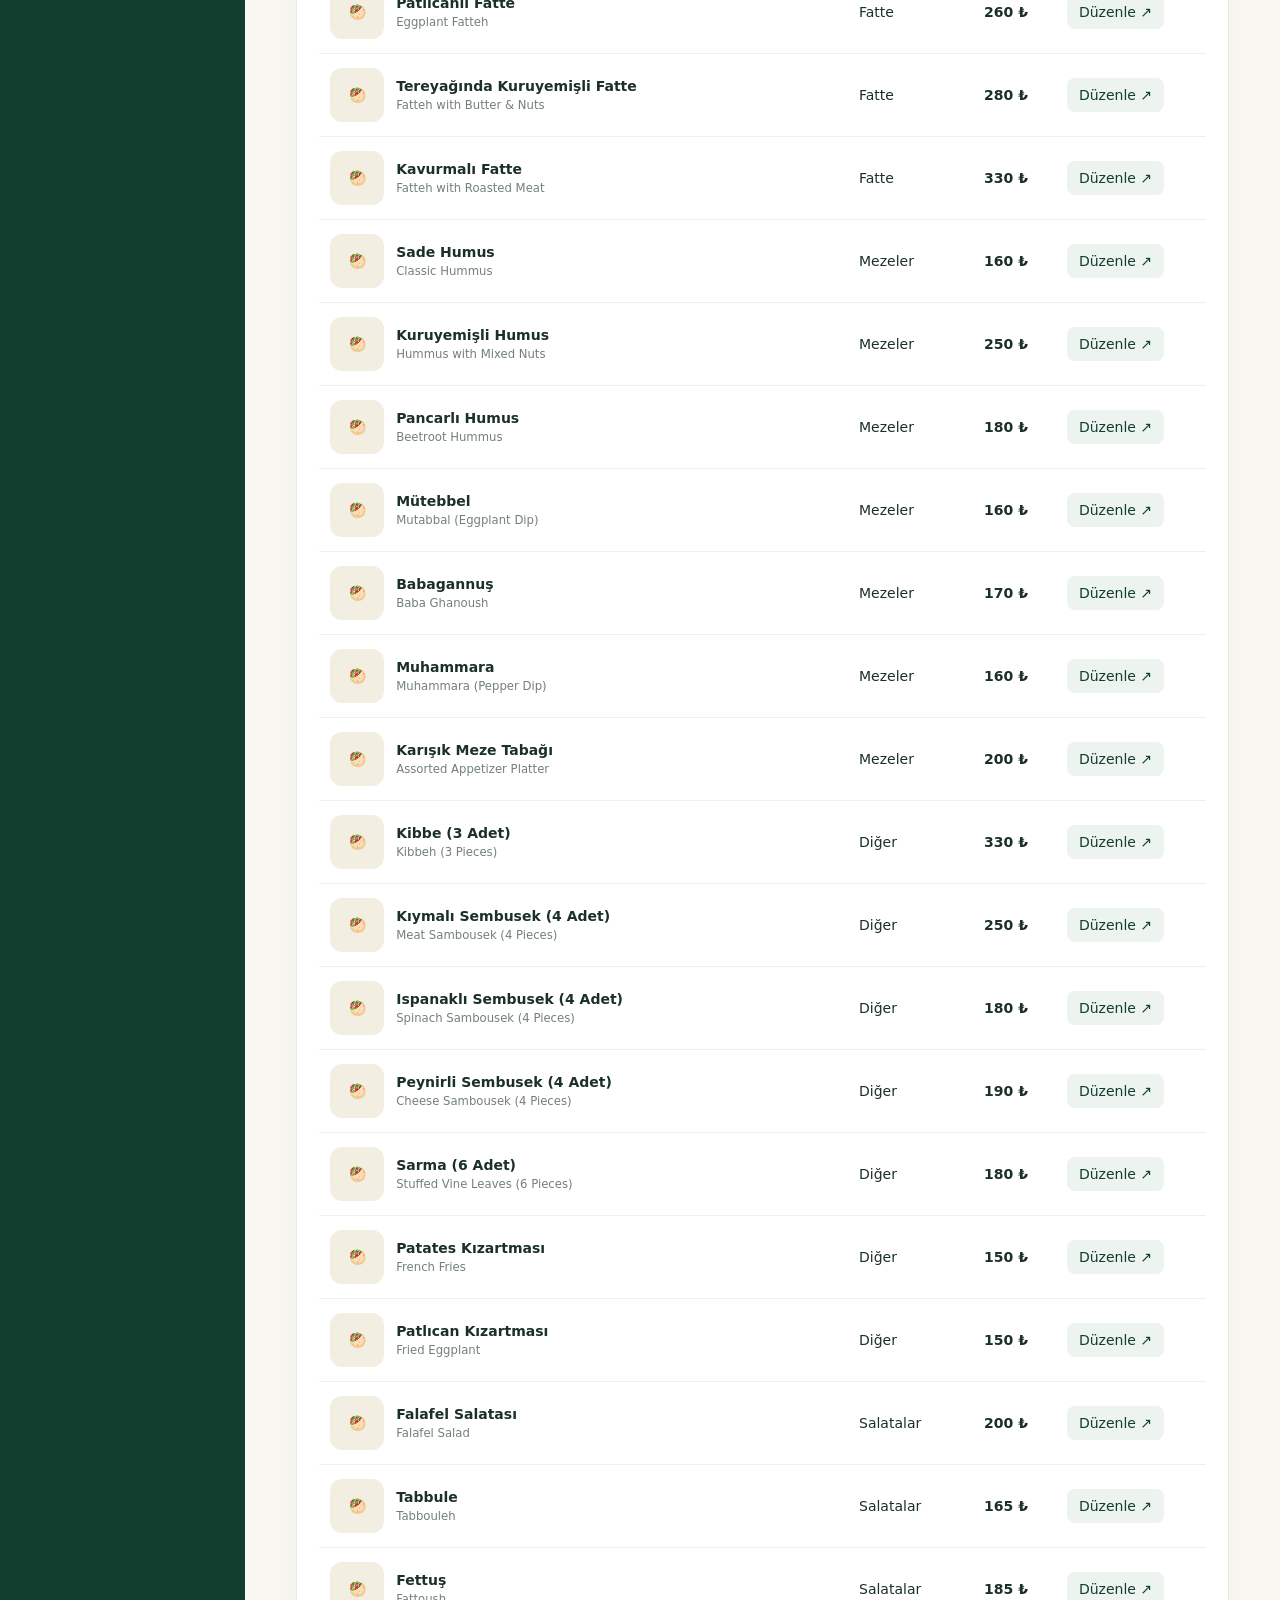
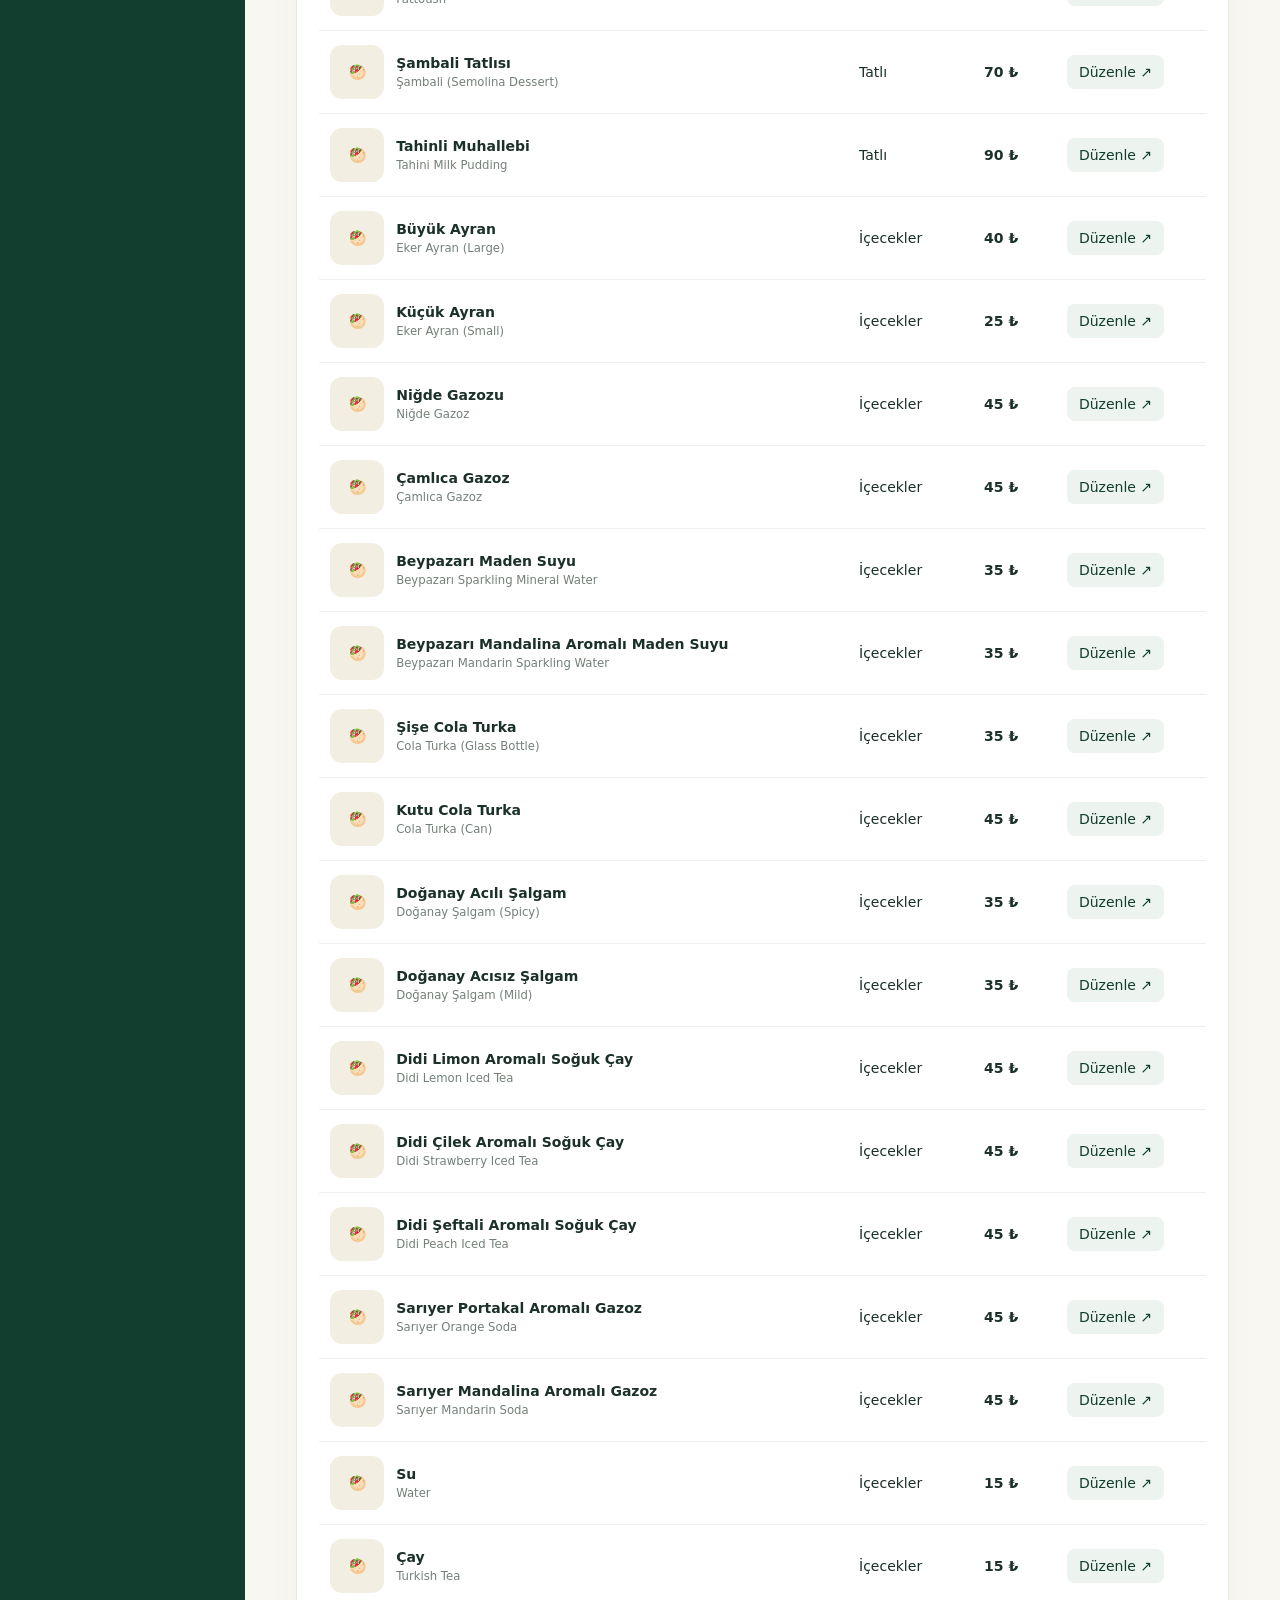
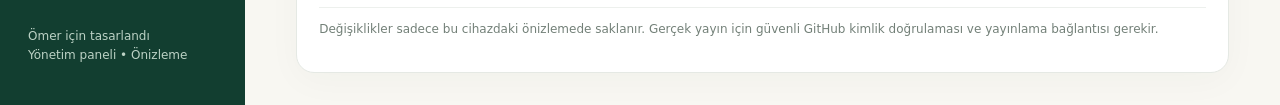
==== commit 71dde7d1: "Link Ömer dashboard to secured Pages CMS editor" ====
--- a/adminfalafel/index.html
+++ b/adminfalafel/index.html
@@ -5,7 +5,12 @@
 </style></head><body>
 <div class="app"><aside class="sidebar"><div class="brand"><img src="../assets/original-logo.jpeg" alt=""><span>NOHUT FALAFEL<small>OWNER DASHBOARD</small></span></div><nav class="nav"><button class="active" data-view="products">▦ &nbsp; Ürün Yönetimi</button><button data-view="preview">↗ &nbsp; Menüyü Gör</button></nav><div class="sidebar-foot">Ömer için tasarlandı<br>Yönetim paneli • Önizleme</div></aside>
 <main class="main"><div class="top"><div><div class="eyebrow">Nohut Falafel / Admin</div><h1>Menü Yönetimi</h1><p class="sub">Ürünleri ve fiyatları tek yerden yönetin.</p></div><div class="owner"><b>Ö</b> Ömer · İşletme Sahibi</div></div>
-<div class="notice">⚠️ <strong>Tasarım önizlemesi:</strong> Bu sayfa henüz giriş sistemi veya canlı veritabanına bağlı değildir. Değişiklikler yalnızca bu tarayıcıda taslak olarak saklanır; müşteri menüsünü değiştirmez.</div>
+<div class="notice" style="background:#e9f3ed;border-color:#bdd7c5;color:#194533;line-height:1.7">
+<strong>🔐 Canlı Menü ve Kampanya Yönetimi</strong>
+<p style="margin:8px 0">Fiyatları ve kampanyaları gerçek QR menüde değiştirmek için Pages CMS'yi açın. <strong>GitHub ile giriş → nohutfalafel/qr-menu → main → Menü Fiyatları / Kampanyalar → Kaydet</strong>.</p>
+<a class="primary" style="display:inline-block;text-decoration:none" href="https://app.pagescms.org/" target="_blank" rel="noopener noreferrer">Pages CMS'yi Aç ↗</a>
+<p style="margin:10px 0 0;font-size:12px">İlk kullanımda GitHub hesabının repo erişimi için Pages CMS uygulamasını yetkilendirmesi gerekir. Yalnızca qr-menu deposunu seçin. Aşağıdaki eski düzenleme tablosu <strong>sadece tarayıcı taslağıdır</strong> ve canlı menüyü değiştirmez.</p>
+</div>
 <section class="panel"><div class="panel-head"><h2>Ürün Listesi</h2><div class="actions"><button class="secondary" id="reset">↺ Taslağı Sıfırla</button><button class="primary" id="add">＋ Yeni Ürün</button></div></div>
 <div class="filters"><input id="search" placeholder="Ürün ara..." aria-label="Ürün ara"><select id="category" aria-label="Kategori"><option value="">Tüm Kategoriler</option></select></div>
 <div class="table-wrap"><table><thead><tr><th>Ürün</th><th>Kategori</th><th>Fiyat</th><th>İşlem</th></tr></thead><tbody id="rows"></tbody></table></div><p class="hint">Değişiklikler sadece bu cihazdaki önizlemede saklanır. Gerçek yayın için güvenli GitHub kimlik doğrulaması ve yayınlama bağlantısı gerekir.</p></section></main></div>
